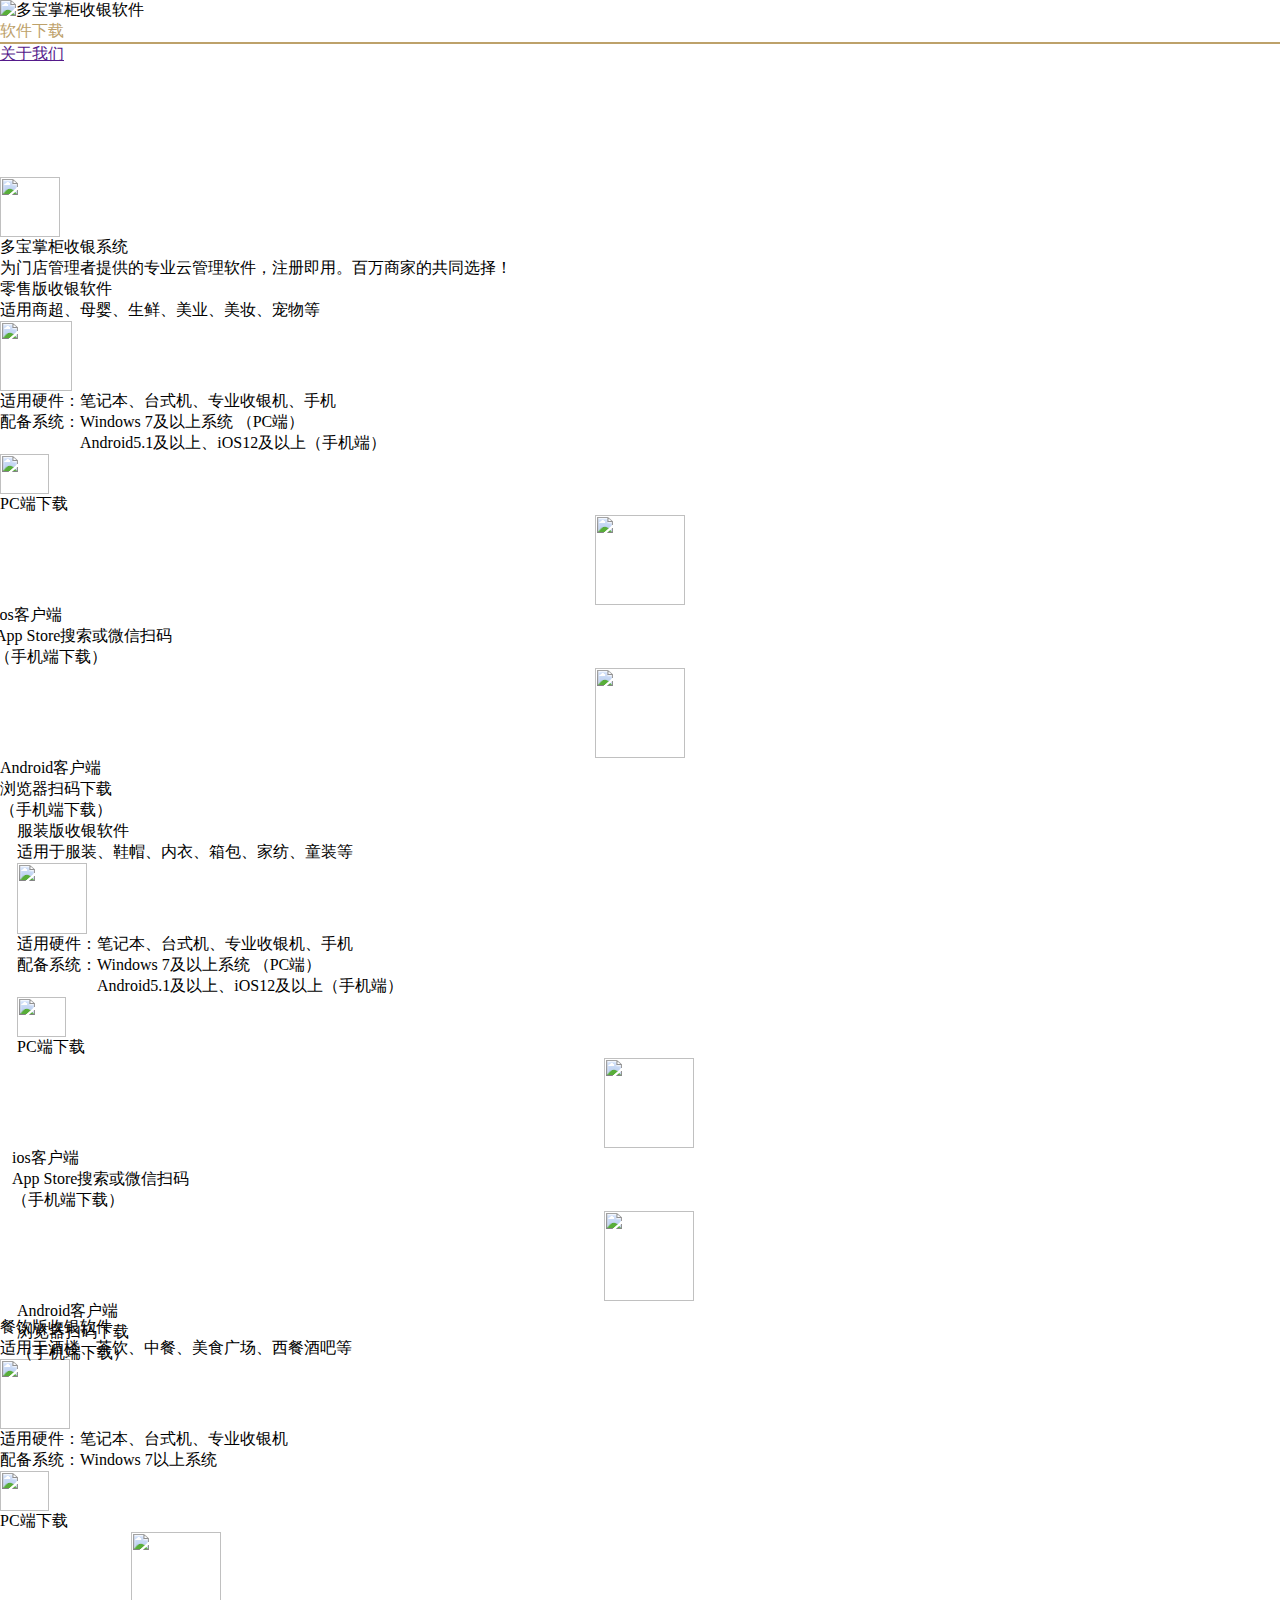
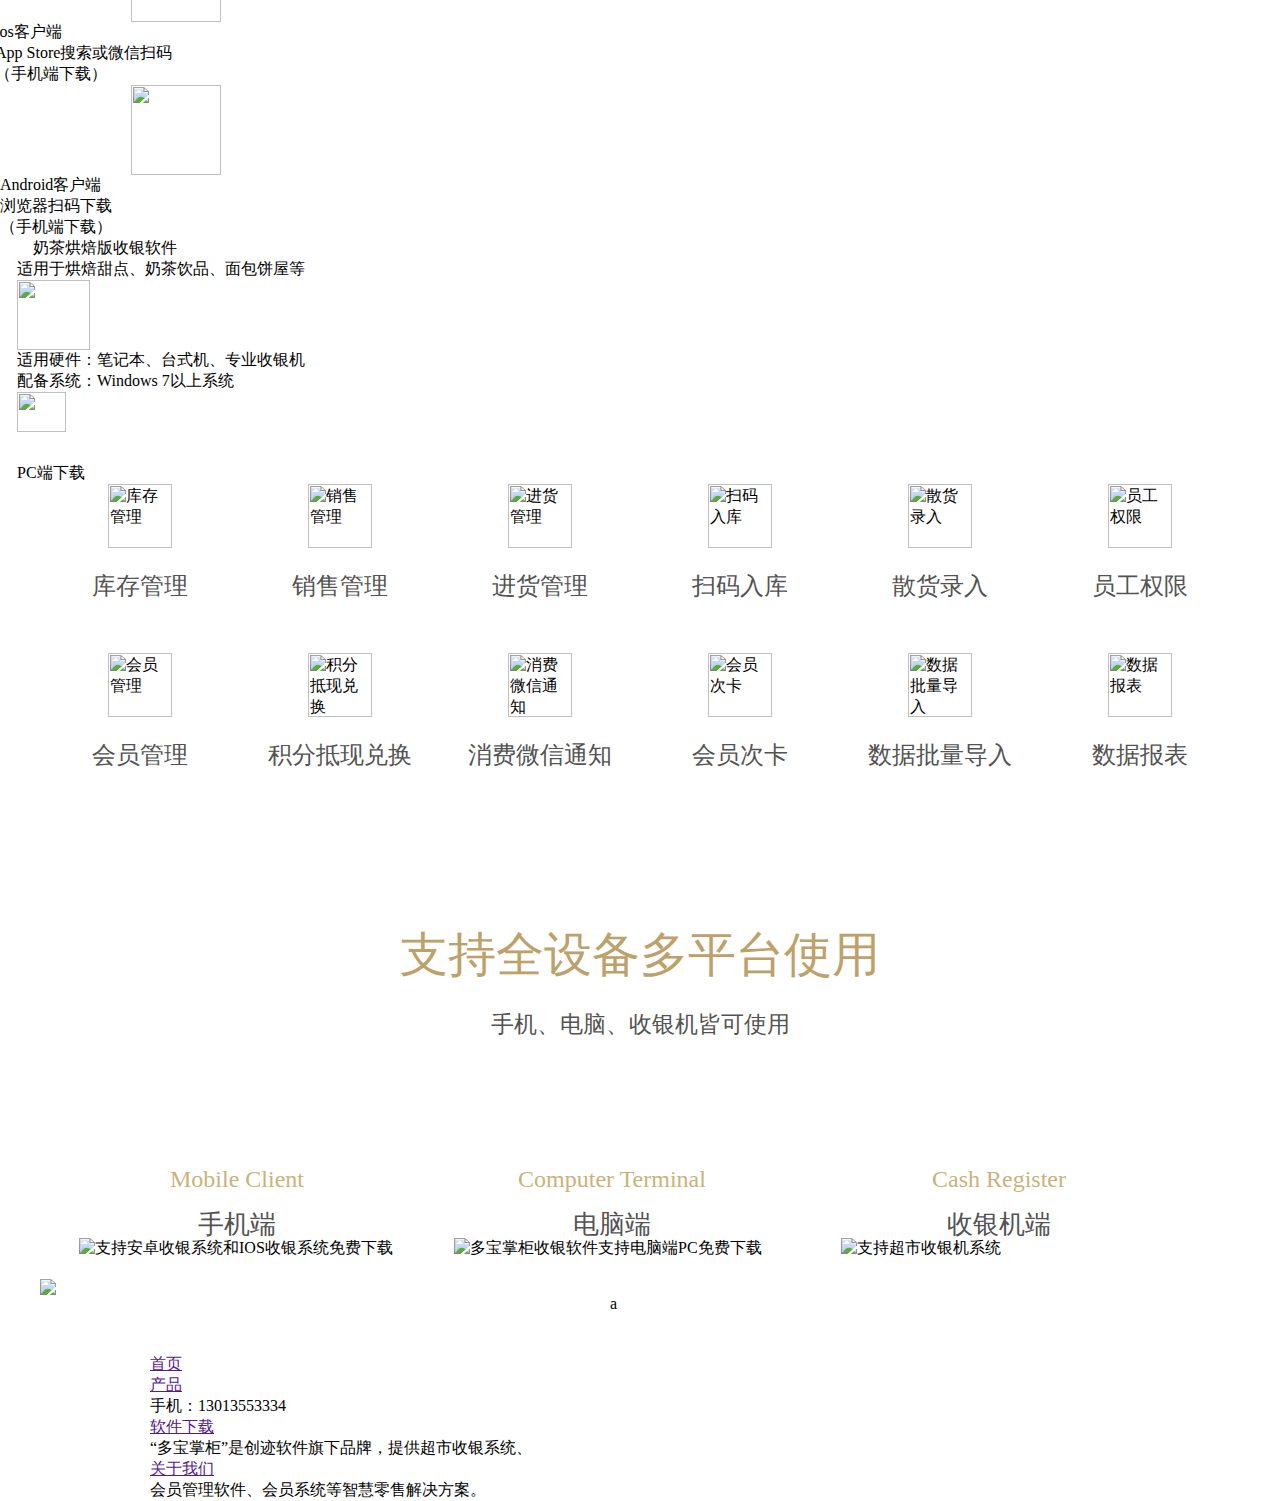
==== index.html @ c72d9bff "Add files via upload" ====
<html><head>
<meta http-equiv="content-type" content="text/html; charset=UTF-8">
  <meta charset="utf-8">
  <title>多宝掌柜</title>
  <meta name="keywords" content="多宝掌柜超市收银系统,会员管理软件,智慧零售,数字化收银软件">
  <meta name="description" content="多宝掌柜提供收银系统、收银软件、进销存软件、超市收银软件、会员管理系统、收银机、库存管理软件等智慧零售解决方案，多宝掌柜打造更完善的智慧零售体系，为零售商创造更大效益！">
  <link rel="icon" type="image/x-icon" href="m/ico.ico">
  <script src="m/jquery.min.js"></script>
  <link rel="stylesheet" href="m/header.css">
  <link rel="stylesheet" href="m/footer.css">
  <link rel="stylesheet" href="m/download_style.css">
  <script src="m/config.js"></script><script src="m/jquery-1.10.2.min.js"></script><script src="m/pic-scroll.js"></script>
<style>
  * {
    margin: 0;
    padding: 0;
  }

  .new_dow {
    width: 100%;
    height: 604px;
    background: url(./img/download_top.jpg) no-repeat center top;
    overflow: hidden;
  }

  .new_dow1 {
    width: 1200px;
    margin: 0 auto;
    overflow: hidden;
    margin-top: 40px;
  }

  .new_dow11 {
    width: 216px;
    height: 45px;
    margin-top: 361px;
    margin-left: 196px;
    cursor: pointer;
  }

  .new_dow111 {
    width: 216px;
    height: 45px;
    margin-top: 11px;
    margin-left: 196px;
    cursor: pointer;
  }

  .new_dow12 {
    width: 1200px;
    margin: 0 auto;
    overflow: hidden;
  }

  .new_dow13 {
    width: 200px;
    float: left;
    margin-bottom: 49px;
  }

  .new_dow13 img {
    width: 64px;
    height: 64px;
    margin-left: 68px;
  }

  .new_dow13 div {
    font-size: 24px;
    line-height: 24px;
    margin-top: 26px;
    text-align: center;
    color: #535353;
  }

  .new_dow14 {
    margin-top: 75px;
    font-size: 48px;
    color: #BDA16A;
    font-weight: 300;
    line-height: 48px;
    text-align: center;
  }

  .new_dow15 {
    margin-top: 34px;
    font-size: 23px;
    color: #535353;
    font-weight: 300;
    line-height: 23px;
    text-align: center;
  }

  .new_dow16 {
    width: 382px;
    float: left;
    margin-right: 27px;
    margin-bottom: 41px;
  }

  .new_dow16 img {
    width: 382px;
    height: 221px;
  }

  .new_dow16 div {
    line-height: 24px;
    font-size: 24px;
    color: #535353;
    margin-top: 23px;
    font-weight: 300;
    text-align: center;
  }

  .new_dow17 {
    overflow: hidden;
    margin-top: 131px;
  }

  .new_dow18 {
    float: left;
    width: 316px;
    margin-left: 39px;
  }

  .new_dow19 {
    color: #C9B37A;
    font-size: 24px;
    line-height: 24px;
    text-align: center;
  }

  .new_dow2 {
    width: 100%;
    height: 932px;
  }

  .new_dow21 {
    float: left;
  }

  .new_dow22 {
    float: left;
    width: 758px;
  }

  .new_dow23 {
    margin-top: 153px;
    font-size: 48px;
    color: #BDA16A;
    font-weight: 300;
    line-height: 48px;
  }

  .new_dow24 {
    margin-top: 33px;
    font-size: 29px;
    color: #535353;
    font-weight: 300;
    line-height: 29px;
  }

  .new_dow25 {
    margin-top: 87px;
    overflow: hidden;
  }

  .new_dow26 {
    width: 333px;
    height: 203px;
    float: left;
    margin-right: 27px;
    border: 1px solid #F6F6F6;
    background: #F6F6F6;
    margin-bottom: 25px;
  }

  .new_dow26 div {
    line-height: 22px;
    font-size: 22px;
    color: #BDA16A;
    margin-top: 44px;
    margin-left: 24px;
  }

  .new_dow26 p {
    font-size: 15px;
    line-height: 27px;
    color: #535353;
    width: 274px;
    margin-top: 28px;
    margin-left: 25px;
  }

  .new_dow27 {
    color: #535353;
    font-size: 26px;
    line-height: 26px;
    text-align: center;
    margin-top: 21px;
  }

  .new_dow28 {
    width: 100%;
    height: 647px;
    background: url(./img/download_productscan.png) no-repeat center top;
  }

  .new_dow29 {
    overflow: hidden;
    margin-top: 78px;
  }

  .new_dow3 {
    width: 377px;
    height: 720px;
    float: left;
    margin-left: 130px;
    margin-top: 20px;
  }

  .new_dow31 {
    height: 677px;
    border-right: 1px dotted #7F7F7F;
    float: left;
    margin-top: 45px;
    width: 96px;
  }

  .new_dow32 {
    overflow: hidden;
    margin-top: 58px;
    margin-left: 88px;
  }

  .new_dow33 {
    width: 115px;
    height: 114px;
    float: left;
  }

  .new_dow34 {
    color: #BDA16A;
    line-height: 33px;
    font-size: 33px;
    margin-top: 20px;
    margin-left: 27px;
    font-weight: bold;
  }

  .new_dow35 {
    color: #707070;
    line-height: 25px;
    font-size: 25px;
    margin-top: 12px;
    margin-left: 27px;
  }

  .new_dow36 {
    width: 378px;
    height: 181px;
    background: #CFB685;
    border-radius: 5px;
    margin-left: 92px;
    margin-top: 70px;
    overflow: hidden;
  }

  .new_dow36 div {
    color: #FFF;
    line-height: 25px;
    font-size: 25px;
    margin-top: 12px;
    margin-left: 27px;
    margin-left: 24px;
  }

  .new_dow37 {
    width: 100%;
    height: 790px;
    background: url(./img/download_orange.png) no-repeat center top;
    margin-top: 68px;
  }

  .new_dow38 {
    width: 100%;
    height: 3601px;
    background: url(./img/download_pay.png) no-repeat center top;
  }

  .new_dow39 {
    width: 100%;
    height: 725px;
    background: url(./img/download21.png) no-repeat center top;
  }
</style><style type="text/css" id="photoShowStyles_pointerNone">*:before,*:after{pointer-events:none !important}</style></head>



<body>
  <div id="top" class="head_sty1">
    <div class="head_sty2">
      <img class="head_sty3" src="m/logo.png" alt="多宝掌柜收银软件">
      <div class="head_sty7">
        <div class="head_sty5" style="border-bottom:2px solid;color:#BDA16A">软件下载</div>
        <div class="head_sty5"><a href="">关于我们</a></div>
      </div>
    </div>
  </div>
  <div class="downloaddiv">
    <div style="height: 112px; width: 100%"></div>
    <div class="download_model1_elem1">
      <div class="xuanze">
        <div class="download_model1_elem2">
          <img src="m/ico.ico" style="width: 60px;height: 60px;">
        </div>
        <div class="sy">
          <div class="download_model1_elem3">
            多宝掌柜收银系统
          </div>
          <div class="download_model1_elem4">
            为门店管理者提供的专业云管理软件，注册即用。百万商家的共同选择！
          </div>
        </div>
      </div>
      <div class="zong">
        <div class="two">
          <div class="four1">
            <div class="one">
              <div class="tou">
                <div class="xiaz">
                  <div class="xiazai_1">
                    零售版收银软件
                  </div>
                </div>
                <div class="xiazai_2">
                  适用商超、母婴、生鲜、美业、美妆、宠物等
                </div>
              </div>
              <div class="diannao">
                <img src="m/shangchao2.png" style="width: 72px;height: 70px;">
              </div>
            </div>
            <div class="xiahuaxian"></div>
            <div class="shiyong">
              <p>适用硬件：笔记本、台式机、专业收银机、手机</p>
              <p>配备系统：Windows 7及以上系统 （PC端）</p>
              <p style="margin-left: 80px">Android5.1及以上、iOS12及以上（手机端）</p>
            </div>
            <div class="three">
              <div class="three-one">
                <div class="three-img">
                  <img src="m/pc.png" style="width: 49px;height: 40px;">
                </div>
                <div class="kuang_11" onclick="download(0)">
                  <div class="d_pc">
                    PC端下载
                  </div>
                </div>
              </div>
              <div class="app-ios">
                <div style="height: 90px;width: 90px;margin: 0 auto">
                  <img src="m/iOSDownload.png" style="height: 90px;width: 90px;">
                </div>
                <div class="xiaozi" style="margin-left: -5px;">
                  <p>ios客户端</p>
                  <p>App Store搜索或微信扫码</p>
                  <p>（手机端下载）</p>
                </div>
              </div>
              <div class="app-ind">
                <div style="height: 90px;width: 90px; margin: 0 auto;">
                  <img src="m/androidDownload.png" style="height: 90px;width: 90px;">
                </div>
                <div class="xiaozi">
                  <p>Android客户端</p>
                  <p>浏览器扫码下载</p>
                  <p>（手机端下载）</p>
                </div>
              </div>
            </div>
          </div>
          <div class="four1" style="margin-left:17px ">
            <div class="one">
              <div class="tou">
                <div class="xiaz">
                  <div class="xiazai_1">
                    服装版收银软件
                  </div>
                </div>
                <div class="xiazai_2">
                  适用于服装、鞋帽、内衣、箱包、家纺、童装等
                </div>
              </div>
              <div class="diannao">
                <img src="m/fuzhuang2.png" style="width: 70px;height: 71px;">
              </div>
            </div>
            <div class="xiahuaxian"></div>
            <div class="shiyong">
              <p>适用硬件：笔记本、台式机、专业收银机、手机</p>
              <p>配备系统：Windows 7及以上系统 （PC端）</p>
              <p style="margin-left: 80px">Android5.1及以上、iOS12及以上（手机端）</p>
            </div>
            <div class="three">
              <div class="three-one">
                <div class="three-img">
                  <img src="m/pc.png" style="width: 49px;height: 40px;">
                </div>
                <div class="kuang_11" onclick="download(1)">
                  <div class="d_pc">
                    PC端下载
                  </div>
                </div>
              </div>
              <div class="app-ios">
                <div style="height: 90px;width: 90px;margin: 0 auto">
                  <img src="m/iOSDownload.png" style="height: 90px;width: 90px;">
                </div>
                <div class="xiaozi" style="margin-left: -5px;">
                  <p>ios客户端</p>
                  <p>App Store搜索或微信扫码</p>
                  <p>（手机端下载）</p>
                </div>
              </div>
              <div class="app-ind">
                <div style="height: 90px;width: 90px; margin: 0 auto;">
                  <img src="m/androidDownload.png" style="height: 90px;width: 90px;">
                </div>
                <div class="xiaozi">
                  <p>Android客户端</p>
                  <p>浏览器扫码下载</p>
                  <p>（手机端下载）</p>
                </div>
              </div>
            </div>
          </div>
        </div>
        <div class="two" style="margin-top: -47px;float: left">
          <div class="four1">
            <div class="one">
              <div class="tou">
                <div class="xiaz">
                  <div class="xiazai_1">
                    餐饮版收银软件
                  </div>
                </div>
                <div class="xiazai_2">
                  适用于酒楼、茶饮、中餐、美食广场、西餐酒吧等
                </div>
              </div>
              <div class="diannao">
                <img src="m/canyin2.png" style="width: 70px;height: 70px;">
              </div>
            </div>
            <div class="xiahuaxian"></div>
            <div class="shiyong">
              <p>适用硬件：笔记本、台式机、专业收银机</p>
              <p>配备系统：Windows 7以上系统</p>
            </div>
            <div class="three">
              <div class="three-one">
                <div class="three-img">
                  <img src="m/pc.png" style="width: 49px;height: 40px;">
                </div>
                <div class="kuang_11" onclick="download(2)">
                  <div class="d_pc">
                    PC端下载
                  </div>
                </div>
              </div>
              <div class="app-ios">
                <div style="height: 90px;width: 90px;margin: 0 auto">
                  <img src="m/iOSDownload.png" style="height: 90px;width: 90px;">
                </div>
                <div class="xiaozi" style="margin-left: -5px;">
                  <p>ios客户端</p>
                  <p>App Store搜索或微信扫码</p>
                  <p>（手机端下载）</p>
                </div>
              </div>
              <div class="app-ind">
                <div style="height: 90px;width: 90px; margin: 0 auto;">
                  <img src="m/androidDownload.png" style="height: 90px;width: 90px;">
                </div>
                <div class="xiaozi">
                  <p>Android客户端</p>
                  <p>浏览器扫码下载</p>
                  <p>（手机端下载）</p>
                </div>
              </div>
            </div>
          </div>
          <div class="four1" style="margin-left: 17px">
            <div class="one">
              <div class="tou">
                <div class="xiaz" style="width: 213px">
                  <div class="xiazai_1" style="width:180px;margin-left: 16px">
                    奶茶烘焙版收银软件
                  </div>
                </div>
                <div class="xiazai_2">
                  适用于烘焙甜点、奶茶饮品、面包饼屋等
                </div>
              </div>
              <div class="diannao">
                <img src="m/hongbei2.png" style="width: 73px;height: 70px;">
              </div>
            </div>
            <div class="xiahuaxian"></div>
            <div class="shiyong">
              <p>适用硬件：笔记本、台式机、专业收银机</p>
              <p>配备系统：Windows 7以上系统</p>
            </div>
            <div class="pc-fz">
              <div class="pc-img">
                <div class="pc-img-1">
                  <img src="m/pc.png" style="width: 49px;height: 40px;">
                </div>
                <div class="xiaozi" style="margin-top: 13px">&nbsp;</div>
                <div class="kuang_11_1" onclick="download(3)">
                  <div class="fz-d"> PC端下载
                  </div>
                </div>
              </div>
            </div>
          </div>
        </div>
      </div>
    </div>
    <div class="new_dow12" style="margin-top: 83px;">
      <div class="new_dow13"><img src="m/download_stock.png" alt="库存管理">
        <div>库存管理</div>
      </div>
      <div class="new_dow13"><img src="m/download_sales.png" alt="销售管理">
        <div>销售管理</div>
      </div>
      <div class="new_dow13"><img src="m/download_purchase.png" alt="进货管理">
        <div>进货管理</div>
      </div>
      <div class="new_dow13"><img src="m/download_scan.png" alt="扫码入库">
        <div>扫码入库</div>
      </div>
      <div class="new_dow13"><img src="m/download_bulkcargo.png" alt="散货录入">
        <div>散货录入</div>
      </div>
      <div class="new_dow13"><img src="m/download_authority.png" alt="员工权限">
        <div>员工权限</div>
      </div>
      <div class="new_dow13" style="margin-top: 6px;"><img src="m/download_vip.png" alt="会员管理">
        <div>会员管理</div>
      </div>
      <div class="new_dow13" style="margin-top: 6px;"><img src="m/download_point.png" alt="积分抵现兑换">
        <div>积分抵现兑换</div>
      </div>
      <div class="new_dow13" style="margin-top: 6px;"><img src="m/download_wechat.png" alt="消费微信通知">
        <div>消费微信通知</div>
      </div>
      <div class="new_dow13" style="margin-top: 6px;"><img src="m/download_vipcard.png" alt="会员次卡">
        <div>会员次卡</div>
      </div>
      <div class="new_dow13" style="margin-top: 6px;"><img src="m/download_datainput.png" alt="数据批量导入">
        <div>数据批量导入</div>
      </div>
      <div class="new_dow13" style="margin-top: 6px;"><img src="m/download_report.png" alt="数据报表">
        <div>数据报表</div>
      </div>
    </div>
    <div class="new_dow1">
      <div class="new_dow14">支持全设备多平台使用</div>
      <div class="new_dow15">手机、电脑、收银机皆可使用</div>
      <div class="new_dow17">
        <div class="new_dow18">
          <div class="new_dow19">Mobile Client</div>
          <div class="new_dow27">手机端</div>
          <img src="m/download_phone.png" alt="支持安卓收银系统和IOS收银系统免费下载">
        </div>
        <div class="new_dow18" style="margin-left: 59px;">
          <div class="new_dow19">Computer Terminal</div>
          <div class="new_dow27">电脑端</div>
          <img src="m/download_computer.png" alt="多宝掌柜收银软件支持电脑端PC免费下载">
        </div>
        <div class="new_dow18" style="margin-left: 71px;">
          <div class="new_dow19">Cash Register</div>
          <div class="new_dow27">收银机端</div>
          <img src="m/download_self.png" alt="支持超市收银机系统">
        </div>
      </div>
    </div>
  </div>
  <div class="foot">
    <div style="height: 20px;"></div>
    <div style="width: 1200px;margin: auto;">
      <div class="foot_sty1"> <img src="m/footer01.png"> </div>
      <div style="float: left;margin-left: 110px;margin-top: 50px;width: 460px;">
        <div class="foot_sty3" style="margin-top: 9px;">
          <div style="cursor: pointer"> <a href="">首页</a> </div>
        </div>
        <div class="foot_sty3">
          <div style="cursor: pointer"> <a href="">产品</a> </div>
          <div>手机：13013553334</div>
        </div>
        <div class="foot_sty3">
          <div style="cursor: pointer;"> <a href="">软件下载</a> </div>
          <div>“多宝掌柜”是创迹软件旗下品牌，提供超市收银系统、</div>
        </div>
        <div class="foot_sty3">
          <div style="cursor: pointer"> <a href="">关于我们</a> </div>
          <div>会员管理软件、会员系统等智慧零售解决方案。</div>
        </div>
        <div class="foot_sty3">
          <div style="cursor: pointer"> <a href="https://beian.miit.gov.cn/" rel="nofollow" target="_blank" style="color: #7F7F7F;"></a> </div>
        </div>
      </div>
    </div>
  </div>

<script>
  function download(type) {
    const list = ['Pos', 'Clothing', 'Catering', 'Baking']
    window.open(`http://www.duobaozhanggui.com/duobao/website/download/${list[type]}.exe`)
  }
</script>
</body><div id="photoShowViewer" class="sb_BingCA photoShow">
        <div class="photoshow-viewer-shadow"></div>
        <div class="photoshow-img-wrapper">
          <img>
          <div class="photoshow-view-mode-switch-tip">a</div>
        </div>
        <i class="photoshow-img-size"></i>
      </div></html>
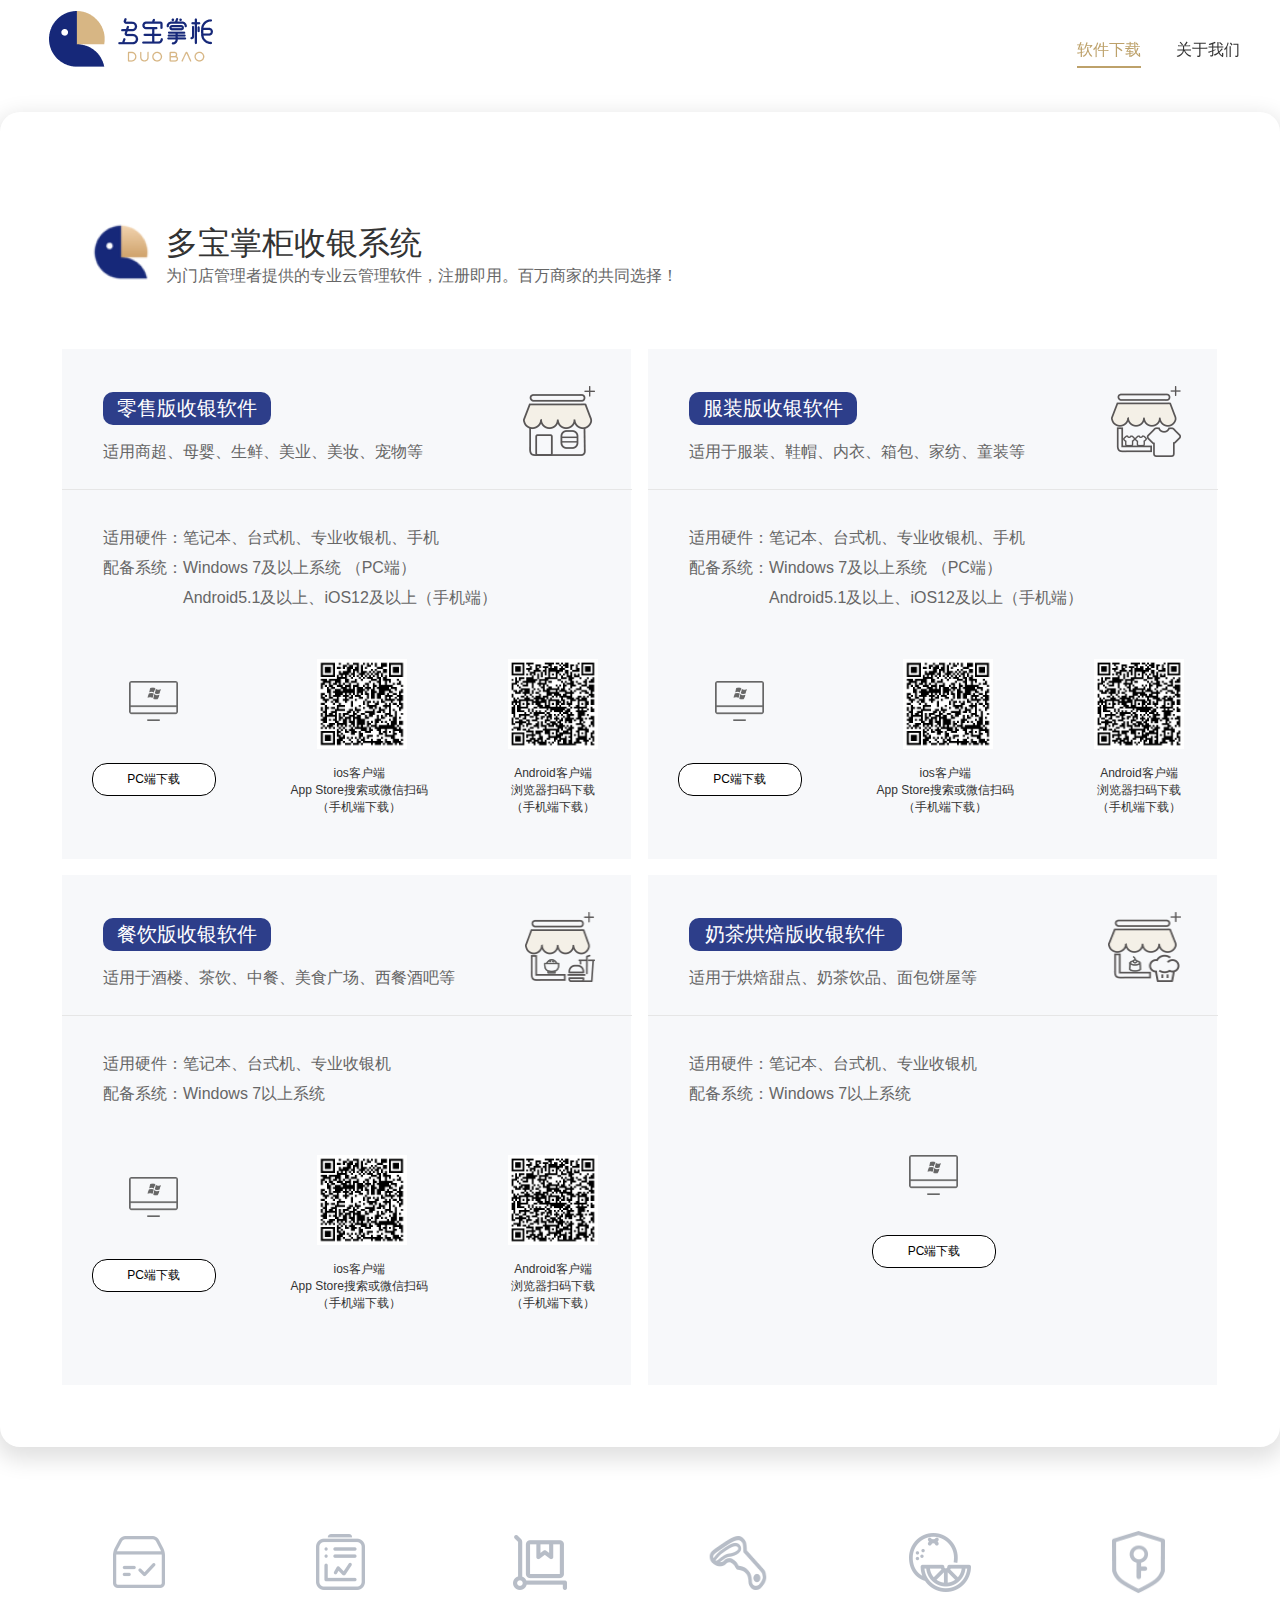
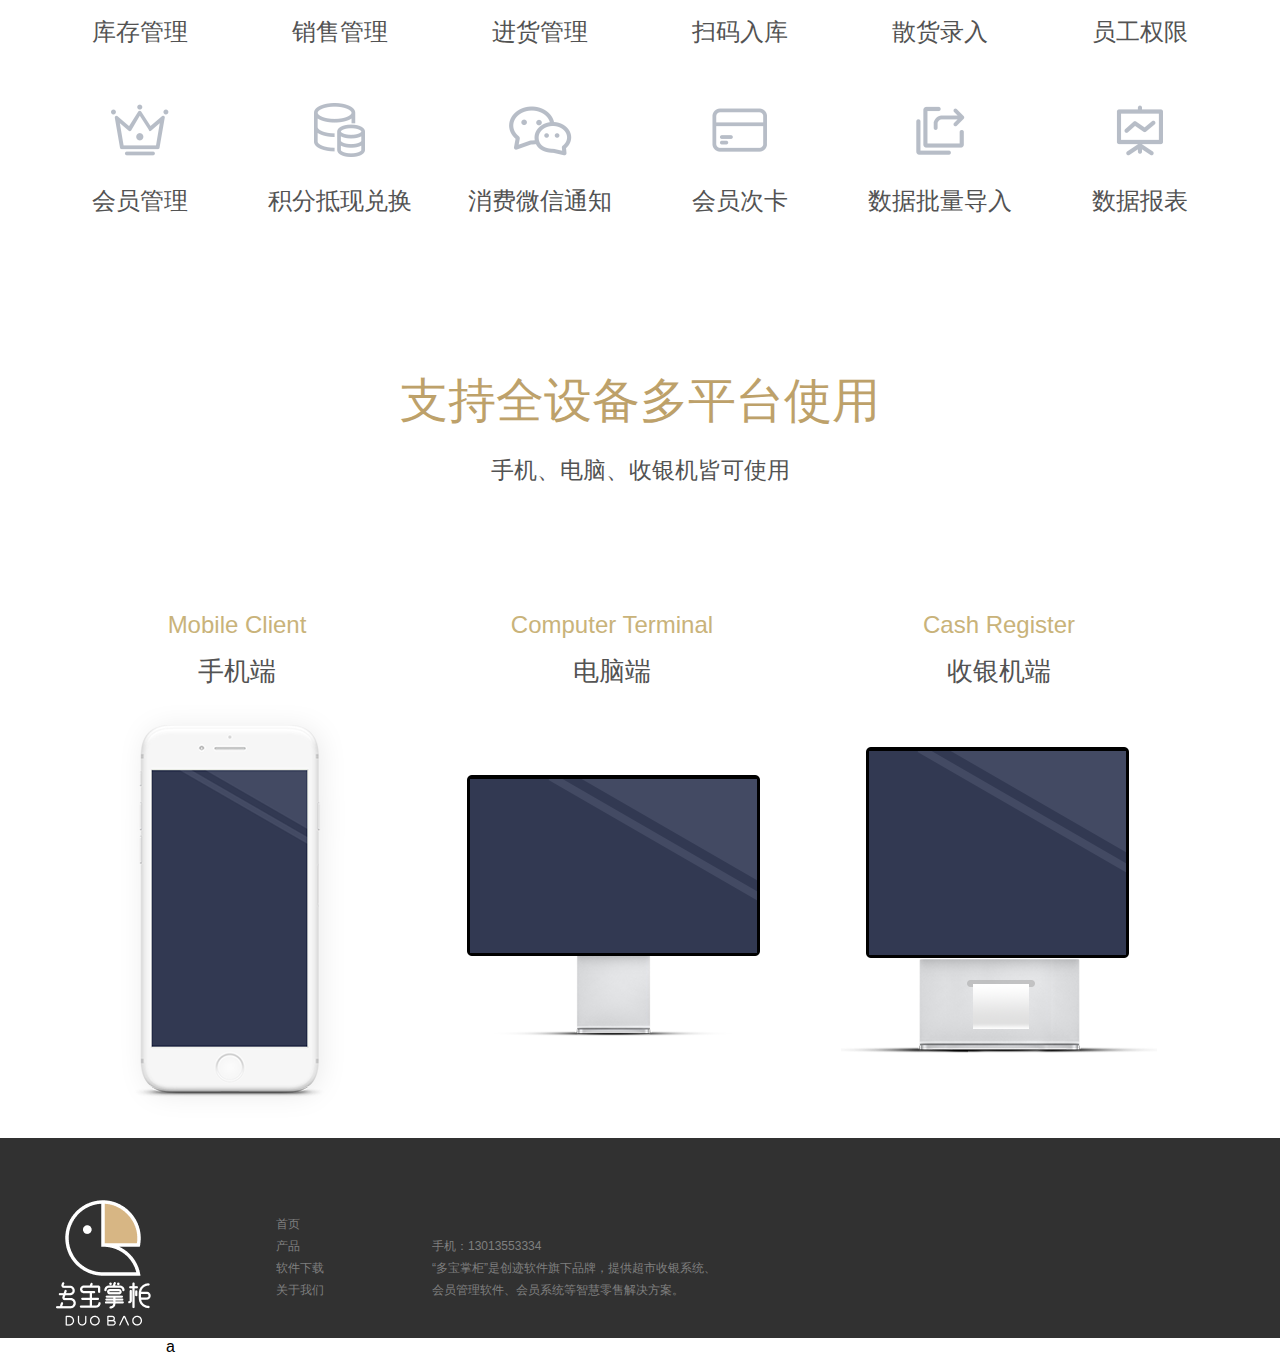
==== commit 0b6c5418: "Update index.html" ====
--- a/index.html
+++ b/index.html
@@ -1,4 +1,5 @@
 <html><head>
+<meta name="baidu-site-verification" content="codeva-yVYnvIwpvn" />
 <meta http-equiv="content-type" content="text/html; charset=UTF-8">
   <meta charset="utf-8">
   <title>多宝掌柜</title>
@@ -627,4 +628,4 @@
           <div class="photoshow-view-mode-switch-tip">a</div>
         </div>
         <i class="photoshow-img-size"></i>
-      </div></html>+      </div></html>
--- a/m/header.css
+++ b/m/header.css
@@ -0,0 +1,27 @@
+* {
+  margin: 0;padding: 0;
+}
+.head_sty1{
+  width: 100%;margin: 0 auto;overflow: hidden;position: fixed;z-index: 10;top: 0;margin-top:-8px ;
+}
+.head_sty2{
+  max-width: 1200px;width: 100%;margin: 0 auto;overflow: hidden;
+}
+.head_sty3{
+  float: left;margin-top: 19px;
+}
+/* .head_sty4{
+  float: right;margin-top: 48px;color: #535353;
+} */
+.head_sty7{
+  float: right;margin-top: 48px;color: #000;
+}
+.head_sty5{
+  float: left;margin-left: 35px;cursor: pointer;height: 26px;
+}
+.head_sty5 a {
+  color: #333;text-decoration: none;
+}
+.det_sty_6 {
+  text-align: center;
+}--- a/m/footer.css
+++ b/m/footer.css
@@ -0,0 +1,57 @@
+  .foot {
+    width: 100%;
+    background-color: #313131;
+    height: 200px;
+  }
+  .foot a {
+    color: #7f7f7f;
+    text-decoration: none;
+  }
+  .foot a:hover {
+    cursor: pointer;color: #BDA16A;
+  }
+  .foot_sty1 {
+    margin-top: 36px;float: left;
+  }
+  .foot_sty2 {
+    font-size: 18px;
+    color: #ffffff;
+    text-align: left;
+    margin-top: 30px;
+    font-weight: bold;
+    overflow: hidden;
+  }
+  .foot_sty2 div {
+    float: left;
+  }
+  .foot_sty3 div {
+    float: left;
+  }
+  .foot_sty3 :first-child {
+    width: 156px;
+  }
+  .foot_sty3 {
+    font-size: 12px;
+    color: #7f7f7f;
+    text-align: left;
+    margin-top: 8px;
+    overflow: hidden;
+    line-height: 14px;
+  }
+  .foot_sty4 {
+    text-align: right;
+    margin-top: 8px;
+    padding: 5px;
+    vertical-align: middle;
+    color: #7f7f7f;
+    border: 1px solid #7f7f7f;
+    position: relative;
+  }  
+  .foot_sty4 img{
+    position: absolute;
+    left: 8%;
+    top: 17%;
+  }   
+  .foot_sty5 img{
+    margin-top: 15px;width: 130px;height: 130px;margin-left: 50px;border-radius: 5px;;
+  }--- a/m/download_style.css
+++ b/m/download_style.css
@@ -0,0 +1,506 @@
+* {
+    margin: 0;
+    padding: 0;
+}
+
+body {
+    font-family: "Microsoft Yahei",Songti SC, pingfang SC, meiryo,Tahoma, Helvetica, Arial,sans-serif !important;
+}
+
+
+.cunxiao{
+    width: 233px;
+    height: 30px;
+    font-size: 32px;
+    color: #333333;
+    line-height: 70px;
+}
+
+.xuanze1{
+    width: 446px;
+    margin-top: 38px;
+    height: 16px;
+    font-size: 16px;
+    font-weight: 300;
+    color: #666666;
+
+}
+
+.zhu{
+    width: 500px;
+    margin-top: 21px;
+    margin-left: -10px;
+    height: 16px;
+    font-size: 16px;
+    color: #BDA16A;
+}
+
+.cong1{
+    margin-left: 59px;
+    float:left;
+    width: 1155px;
+    margin-top:43px;
+    height: 281px;
+    background-color: #F7F8FA;
+    border-radius: 10px;
+}
+
+.deng{
+    width: 368px;
+    height: 16px;
+    font-size: 16px;
+    margin-left: 41px;
+    margin-top: 61px;
+    font-weight: 300;
+    color: #666666;
+}
+
+.yingjian{
+    line-height: 30px;
+    width: 413px;
+    height: 76px;
+    font-size: 16px;
+    margin-top: 33px;
+    font-weight: 300;
+    margin-left: 41px;
+    color: #666666;
+}
+
+.pc_kuang{
+    width: 122px;
+    height: 31px;
+    background: #FFFFFF;
+    border: 1px solid #000000;
+    cursor: pointer;
+    margin-top: 37px;
+    border-radius: 15px;
+}
+
+.xiaz{
+    margin-left: 41px;
+    margin-top:43px;
+    width: 168px;
+    height: 33px;
+    background: rgb(45, 62, 138);
+    border-radius: 10px;
+    /*justify-content: center;*/
+    /*display: flex;*/
+    text-align: center;
+}
+
+
+.xiazai_1 {
+    width: 140px;
+    padding-top: 3px;
+    margin-left: 14px;
+    height: 20px;
+    font-size: 20px;
+    font-weight: 500;
+    color: #FFFFFF;
+}
+
+.xiazai_2 {
+    margin-top: 17px;
+    margin-left: 41px;
+    width: 400px;
+    height: 16px;
+    font-size: 16px;
+
+    font-weight: 300;
+    color: #666666;
+}
+
+.diannao {
+    margin-top: 37px;
+    margin-right: 36px;
+    float: right;
+
+}
+
+.xiahuaxian {
+    width: 570px;
+    height: 1px;
+    background: #E6E6E6;
+    margin-top: 70px;
+}
+
+.shiyong {
+    font-size: 16px;
+    font-weight: 300;
+    color: #666666;
+    line-height: 30px;
+    margin-top: 33px;
+    margin-left: 41px;
+}
+
+.tupian {
+    width: 445px;
+    height: 130px;
+    position: absolute;
+    margin-top: 200px;
+    margin-left: 62px;
+}
+
+
+.kuang {
+    width: 170px;
+    height: 31px;
+    margin: 0 auto;
+    margin-top: 13px;
+    background: #FFFFFF;
+    border: 1px solid #000000;
+    border-radius: 15px;
+    cursor: pointer;
+    flex-direction: row;
+    justify-content: center;
+    align-items: center;
+}
+
+.iphone-size {
+    float: left;
+    width: 16px;
+    height: 17px;
+}
+
+
+.kuang_23 {
+    width: 125px;
+    padding-top: 6px;
+    height: 25px;
+    margin-top: 13px;
+    background: #FFFFFF;
+    border: 1px solid #000000;
+    border-radius: 15px;
+    cursor: pointer;
+    align-items: center;
+}
+
+
+.kuang_11 {
+    width: 122px;
+    margin-top: 42px;
+    background: #FFFFFF;
+    border: 1px solid #000000;
+    border-radius: 15px;
+    cursor: pointer;
+    justify-content: center;
+}
+.kuang_11_1 {
+    width: 122px;
+    /*height: 31px;*/
+    margin-top: 13px;
+    background: #FFFFFF;
+    border: 1px solid #000000;
+    border-radius: 15px;
+    cursor: pointer;
+    justify-content: center;
+}
+
+.four1 {
+    width: 569px;
+    height: 510px;
+    flex-direction: column;
+    margin-top: 63px;
+    background: #F7F8FA;
+    float: left;
+}
+
+.four2 {
+    width: 569px;
+    height: 447px;
+    flex-direction: column;
+    margin-top: 63px;
+    background: #F7F8FA;
+    float: left;
+}
+
+.tou {
+    width: 368px;
+    height: 70px;
+    flex-direction: column;
+    float: left;
+}
+
+.three {
+    padding-top: 46px;
+    height: 140px;
+    margin: 0 auto;
+    width: 510px;
+    /*margin-top: 46px;*/
+}
+
+.one {
+    height: 70px;
+    flex-direction: row
+}
+
+.fz-d {
+    text-align: center;
+    align-items: center;
+    height: 31px;
+    line-height: 31px;
+    font-size: 12px
+}
+
+.pc-img {
+    width: 122px;
+    margin-left: 162px
+}
+
+.pc-img-1 {
+    width: 49px;
+    height: 40px;
+    margin-left: 37px;
+    margin-top: 22px;
+}
+
+.pc-fz {
+    width: 446px;
+    height: 131px;
+    margin-top: 46px;
+    margin-left: 62px;
+
+    flex-direction: row
+}
+
+.zong {
+    width: 1155px;
+    height: 910px;
+    flex-direction: column;
+    float: left;
+}
+
+.two {
+    height: 447px;
+    width: 1155px;
+    margin-left: 62px;
+}
+.xiaozi {
+    text-align: center;
+    margin-top: 16px;
+    height: 14px;
+    font-size: 12px;
+    font-weight: 200;
+    color: #333333;
+}
+
+.kuang_1 {
+    width: 122px;
+    position: absolute;
+    margin-top: 17px;
+    margin-left: 150px;
+    height: 31px;
+    background: #FFFFFF;
+    border: 1px solid #000000;
+    border-radius: 15px;
+    cursor: pointer;
+
+    justify-content: center;
+}
+
+.xuanze {
+    width: 680px;
+    height: 60px;
+    margin-left: 91px;
+    padding-top: 110px;
+}
+
+.three-one {
+    float: left;
+}
+
+.ind-img {
+    display: inline-block;
+    text-align: center;
+    height: 31px;
+}
+
+.anzuo {
+    float: left;
+    width: 18px;
+    height: 23px;
+}
+
+.app-ind {
+    /*width: 122px;*/
+    /*position: absolute;*/
+    text-align: center;
+    float: left;
+    margin-left: 80px;
+    align-items: center
+}
+
+.ios-img {
+    text-align: center;
+    height: 31px;
+}
+
+.fz-s {
+    width: 122px;
+    flex-direction: column;
+    float: left;
+}
+
+
+.app-ios {
+    /*float: left;*/
+    /*position: absolute;*/
+    margin-left: 80px;
+    float: left;
+    align-items: center;
+    text-align: center
+}
+
+.d_pc {
+    text-align: center;
+    align-items: center;
+    line-height: 31px;
+    height: 31px;
+    font-size: 12px
+}
+
+.fz {
+    margin-left: 40px;
+    width: 140px;
+    flex-direction: column;
+    align-items: center;
+    text-align: center;
+    float: left;
+}
+
+.three-img {
+    width: 49px;
+    height: 40px;
+    margin-left: 37px;
+    margin-top: 22px;
+
+}
+
+.sy {
+    width: 800px;
+    height: 60px;
+}
+
+.kuang_2 {
+    width: 122px;
+    position: absolute;
+    margin-top: 17px;
+    margin-left: 320px;
+    height: 31px;
+    background: #FFFFFF;
+    border: 1px solid #000000;
+    border-radius: 15px;
+    cursor: pointer;
+}
+
+
+
+.pc {
+    width: 49px;
+    height: 11px;
+    font-size: 12px;
+
+    font-weight: 400;
+    color: #333333;
+}
+
+
+.download_model1_elem1 {
+    width: 1278px;
+    height: 1335px;
+    background: #FFFFFF;
+    box-shadow: 0px 8px 22px 5px rgba(0, 0, 0, 0.12);
+    border-radius: 20px;
+    margin: 0 auto;
+    min-width: 1280px;
+}
+.download_model1_elem2 {
+    height: 64px;
+    float: left;
+    margin-right: 15px;
+}
+.download_model1_elem3 {
+    height: 31px;
+    font-size: 32px;
+    font-weight: 500;
+    color: #333333;
+}
+
+.download_model1_elem4 {
+    height: 16px;
+    margin-top: 13px;
+    font-size: 16px;
+    font-weight: 300;
+    color: #666666;
+}
+
+.download_model1_elem5 {
+    width: 569px;
+    float: right;
+    height: 447px;
+    background: #F7F8FA;
+    border-radius: 10px;
+    margin-top: 180px;
+    margin-right: 60px;
+}
+
+.download_model1_elem6 {
+    width: 140px;
+    height: 20px;
+    font-size: 20px;
+
+    font-weight: 500;
+    color: #333333;
+    margin-left: 41px;
+}
+
+.download_model1_elem7 {
+    margin-left: 40px;
+}
+
+.download_model1_elem8 {
+    width: 569px;
+    float: right;
+    margin-top: 15px;
+    margin-right: 60px;
+    height: 447px;
+    background: #F7F8FA;
+    border-radius: 10px;
+}
+
+.download_model1_elem9 {
+    width: 569px;
+    float: left;
+    margin-top: 15px;
+    margin-left: 60px;
+    height: 447px;
+    background: #F7F8FA;
+    border-radius: 10px;
+}
+
+
+/* 右侧二维码悬浮 */
+#join_scan_float {
+    position: fixed;
+    top: 25%;
+    right: 79px;
+    /* display: none; */
+}
+.join_scan_float_pic {
+    width: 125px;
+    height: 189px;
+    box-shadow: 0px 8px 15px 0px rgba(0, 0, 0, 0.12);
+    border-radius: 10px 10px 10px 10px;
+}
+
+
+
+
+
+
+
+
+
+
+
+
